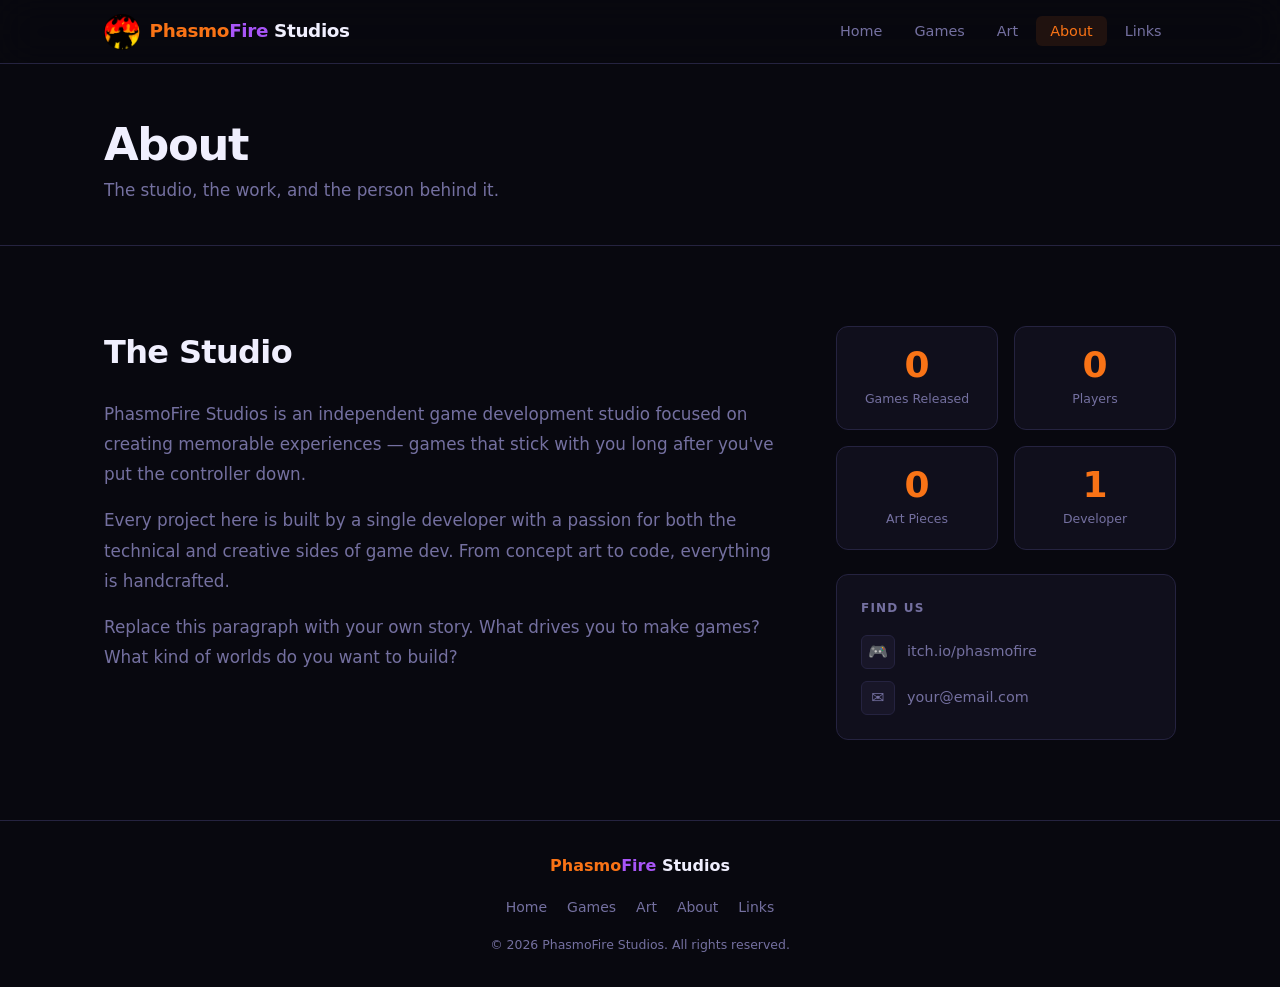
==== about.html @ d983df91 "Initial site launch Four-page static site for PhasmoFire Studios built for GitHub Pages. Includes ho" ====
<!DOCTYPE html>
<html lang="en">
<head>
  <meta charset="UTF-8">
  <meta name="viewport" content="width=device-width, initial-scale=1.0">
  <title>About — PhasmoFire Studios</title>
  <meta name="description" content="About PhasmoFire Studios — who we are, what we make, and how to reach us.">
  <link rel="icon" href="assets/images/StudioLogo.jpg" type="image/jpeg">
  <link rel="stylesheet" href="css/style.css">
</head>
<body>

  <header class="nav-header">
    <nav class="nav-container" aria-label="Main navigation">
      <a href="index.html" class="nav-logo">
        <img src="assets/images/StudioLogo.jpg" alt="PhasmoFire Studios logo" class="nav-logo-img">
        <span><span class="text-fire">Phasmo</span><span class="text-purple">Fire</span> Studios</span>
      </a>
      <button class="nav-toggle" aria-label="Toggle menu" aria-expanded="false" aria-controls="nav-links">
        <span></span><span></span><span></span>
      </button>
      <ul class="nav-links" id="nav-links">
        <li><a href="index.html">Home</a></li>
        <li><a href="games.html">Games</a></li>
        <li><a href="art.html">Art</a></li>
        <li><a href="about.html" class="active">About</a></li>
        <li><a href="links.html">Links</a></li>
      </ul>
    </nav>
  </header>

  <main>

    <section class="page-hero">
      <div class="container">
        <h1>About</h1>
        <p>The studio, the work, and the person behind it.</p>
      </div>
    </section>

    <section class="section">
      <div class="container">
        <div class="about-layout">

          <div class="about-text">
            <h2>The Studio</h2>
            <p>
              PhasmoFire Studios is an independent game development studio focused on creating
              memorable experiences — games that stick with you long after you've put the
              controller down.
            </p>
            <p>
              Every project here is built by a single developer with a passion for both
              the technical and creative sides of game dev. From concept art to code,
              everything is handcrafted.
            </p>
            <p>
              <!-- Replace this paragraph with your own story.
                   What drove you to start making games? What themes do you gravitate toward?
                   What kind of worlds do you want to build? -->
              Replace this paragraph with your own story. What drives you to make games?
              What kind of worlds do you want to build?
            </p>
          </div>

          <div class="about-sidebar">

            <div class="stat-grid">
              <div class="stat-card">
                <div class="stat-num">0</div>
                <div class="stat-lbl">Games Released</div>
              </div>
              <div class="stat-card">
                <div class="stat-num">0</div>
                <div class="stat-lbl">Players</div>
              </div>
              <div class="stat-card">
                <div class="stat-num">0</div>
                <div class="stat-lbl">Art Pieces</div>
              </div>
              <div class="stat-card">
                <div class="stat-num">1</div>
                <div class="stat-lbl">Developer</div>
              </div>
            </div>

            <div class="sidebar-card">
              <h3>Find Us</h3>
              <div class="contact-list">

                <!-- Update href to your actual itch.io page -->
                <a href="https://itch.io" class="contact-item" target="_blank" rel="noopener noreferrer">
                  <span class="contact-icon">🎮</span>
                  itch.io/phasmofire
                </a>

                <!-- Update href to mailto:your@email.com -->
                <a href="#" class="contact-item">
                  <span class="contact-icon">✉️</span>
                  your@email.com
                </a>

                <!-- Uncomment and fill in as needed:
                <a href="#" class="contact-item" target="_blank" rel="noopener noreferrer">
                  <span class="contact-icon">🐦</span>
                  Twitter / X
                </a>
                <a href="#" class="contact-item" target="_blank" rel="noopener noreferrer">
                  <span class="contact-icon">💬</span>
                  Discord
                </a>
                <a href="#" class="contact-item" target="_blank" rel="noopener noreferrer">
                  <span class="contact-icon">▶️</span>
                  YouTube
                </a>
                -->

              </div>
            </div>

          </div>
        </div>
      </div>
    </section>

  </main>

  <footer class="footer">
    <div class="container footer-inner">
      <span class="footer-logo">
        <span class="text-fire">Phasmo</span><span class="text-purple">Fire</span> Studios
      </span>
      <nav class="footer-nav" aria-label="Footer navigation">
        <a href="index.html">Home</a>
        <a href="games.html">Games</a>
        <a href="art.html">Art</a>
        <a href="about.html">About</a>
        <a href="links.html">Links</a>
      </nav>
      <p class="footer-copy">© 2026 PhasmoFire Studios. All rights reserved.</p>
    </div>
  </footer>

  <script src="js/main.js"></script>
</body>
</html>
---- css/style.css ----
/* ============================================================
   PhasmoFire Studios — style.css
   ============================================================ */

@import url('https://fonts.cdnfonts.com/css/opendyslexic');

*, *::before, *::after { box-sizing: border-box; margin: 0; padding: 0; }

:root {
  --bg:          #08080f;
  --surface:     #100f1c;
  --surface-2:   #181628;
  --border:      #252340;
  --fire:        #f97316;
  --fire-glow:   0 0 28px rgba(249,115,22,0.5);
  --purple:      #a855f7;
  --purple-glow: 0 0 28px rgba(168,85,247,0.5);
  --text:        #f0effe;
  --text-muted:  #7470a0;
  --radius:      12px;
  --radius-sm:   6px;
  --nav-h:       64px;
  --ease:        0.2s ease;
}

html { scroll-behavior: smooth; }

body {
  background: var(--bg);
  color: var(--text);
  font-family: 'OpenDyslexic', 'Segoe UI', system-ui, sans-serif;
  line-height: 1.65;
  min-height: 100vh;
  display: flex;
  flex-direction: column;
}

img { display: block; max-width: 100%; height: auto; }
a   { color: inherit; text-decoration: none; }
ul  { list-style: none; }
button { font-family: inherit; }

:focus-visible { outline: 2px solid var(--fire); outline-offset: 3px; }

/* ── Typography ── */
h1 { font-size: clamp(2.4rem, 6vw, 4rem);   font-weight: 800; line-height: 1.1; letter-spacing: -0.03em; }
h2 { font-size: clamp(1.6rem, 3vw, 2rem);   font-weight: 700; letter-spacing: -0.02em; }
h3 { font-size: 1.1rem; font-weight: 600; }

.text-fire   { color: var(--fire); }
.text-purple { color: var(--purple); }

/* ── Layout ── */
.container {
  max-width: 1120px;
  margin: 0 auto;
  padding: 0 1.5rem;
}

.section     { padding: 5rem 0; }
.section-alt { padding: 5rem 0; background: var(--surface); }

.section-header {
  display: flex;
  align-items: baseline;
  justify-content: space-between;
  gap: 1rem;
  margin-bottom: 2.5rem;
}

.link-more {
  color: var(--fire);
  font-size: 0.875rem;
  font-weight: 600;
  white-space: nowrap;
  transition: opacity var(--ease);
}
.link-more:hover { opacity: 0.75; }

/* ── Navigation ── */
.nav-header {
  position: sticky;
  top: 0;
  z-index: 100;
  height: var(--nav-h);
  background: rgba(8, 8, 15, 0.88);
  backdrop-filter: blur(20px);
  -webkit-backdrop-filter: blur(20px);
  border-bottom: 1px solid var(--border);
}

.nav-container {
  max-width: 1120px;
  margin: 0 auto;
  padding: 0 1.5rem;
  height: 100%;
  display: flex;
  align-items: center;
  justify-content: space-between;
}

.nav-logo {
  display: flex;
  align-items: center;
  gap: 0.6rem;
  font-size: 1.15rem;
  font-weight: 800;
  letter-spacing: -0.02em;
  flex-shrink: 0;
}

.nav-logo-img {
  width: 36px;
  height: 36px;
  border-radius: 50%;
  object-fit: cover;
  flex-shrink: 0;
}

.hero-logo {
  width: 150px;
  height: 150px;
  border-radius: 50%;
  object-fit: cover;
  margin-bottom: 2rem;
  box-shadow: 0 0 50px rgba(249,115,22,0.35), 0 0 100px rgba(249,115,22,0.15);
}

.nav-links {
  display: flex;
  align-items: center;
  gap: 0.2rem;
}

.nav-links a {
  padding: 0.45rem 0.9rem;
  border-radius: var(--radius-sm);
  font-size: 0.9rem;
  font-weight: 500;
  color: var(--text-muted);
  transition: color var(--ease), background var(--ease);
}
.nav-links a:hover  { color: var(--text);  background: var(--surface-2); }
.nav-links a.active { color: var(--fire);  background: rgba(249,115,22,0.1); }

.nav-toggle {
  display: none;
  flex-direction: column;
  justify-content: center;
  gap: 5px;
  background: none;
  border: none;
  cursor: pointer;
  padding: 0.5rem;
  width: 40px;
  height: 40px;
}
.nav-toggle span {
  display: block;
  width: 22px;
  height: 2px;
  background: var(--text);
  border-radius: 2px;
  transition: transform 0.28s ease, opacity 0.28s ease;
  pointer-events: none;
}
.nav-toggle[aria-expanded="true"] span:nth-child(1) { transform: translateY(7px) rotate(45deg); }
.nav-toggle[aria-expanded="true"] span:nth-child(2) { opacity: 0; transform: scaleX(0); }
.nav-toggle[aria-expanded="true"] span:nth-child(3) { transform: translateY(-7px) rotate(-45deg); }

/* ── Buttons ── */
.btn {
  display: inline-flex;
  align-items: center;
  justify-content: center;
  gap: 0.4rem;
  padding: 0.72rem 1.5rem;
  border-radius: var(--radius-sm);
  font-size: 0.925rem;
  font-weight: 600;
  cursor: pointer;
  border: 2px solid transparent;
  transition: transform var(--ease), box-shadow var(--ease), border-color var(--ease);
  text-decoration: none;
}
.btn:hover  { transform: translateY(-2px); }
.btn:active { transform: translateY(0); }

.btn-primary { background: var(--fire); color: #1a0800; border-color: var(--fire); }
.btn-primary:hover { box-shadow: var(--fire-glow); }

.btn-outline { background: transparent; color: var(--text); border-color: var(--border); }
.btn-outline:hover { border-color: var(--purple); color: var(--purple); box-shadow: var(--purple-glow); }

.btn-sm { padding: 0.5rem 1.1rem; font-size: 0.85rem; }

/* ── Hero (home) ── */
.hero {
  position: relative;
  min-height: calc(90vh - var(--nav-h));
  display: flex;
  align-items: center;
  overflow: hidden;
}

.hero::before {
  content: '';
  position: absolute;
  inset: 0;
  background:
    radial-gradient(ellipse 55% 60% at 15% 50%, rgba(249,115,22,0.12) 0%, transparent 65%),
    radial-gradient(ellipse 55% 60% at 85% 50%, rgba(168,85,247,0.12) 0%, transparent 65%);
  animation: drift 10s ease-in-out infinite alternate;
}

@keyframes drift {
  to {
    background:
      radial-gradient(ellipse 55% 60% at 22% 45%, rgba(249,115,22,0.2) 0%, transparent 65%),
      radial-gradient(ellipse 55% 60% at 78% 55%, rgba(168,85,247,0.2) 0%, transparent 65%);
  }
}

.hero-content {
  position: relative;
  z-index: 1;
  width: 100%;
  max-width: 1120px;
  margin: 0 auto;
  padding: 5rem 1.5rem;
}

.hero-eyebrow {
  font-size: 0.78rem;
  font-weight: 700;
  letter-spacing: 0.18em;
  text-transform: uppercase;
  color: var(--text-muted);
  margin-bottom: 1rem;
}

.hero-title { margin-bottom: 1.25rem; }

.hero-sub {
  font-size: clamp(1rem, 2vw, 1.2rem);
  color: var(--text-muted);
  max-width: 500px;
  margin-bottom: 2.5rem;
}

.hero-ctas { display: flex; gap: 1rem; flex-wrap: wrap; }

.scroll-hint {
  position: absolute;
  bottom: 2rem;
  left: 50%;
  transform: translateX(-50%);
  display: flex;
  flex-direction: column;
  align-items: center;
  gap: 0.4rem;
  color: var(--text-muted);
  font-size: 0.7rem;
  letter-spacing: 0.14em;
  text-transform: uppercase;
  animation: bob 2.4s ease infinite;
}
.scroll-hint::after {
  content: '';
  display: block;
  width: 1px;
  height: 36px;
  background: linear-gradient(to bottom, var(--text-muted), transparent);
}
@keyframes bob {
  0%, 100% { transform: translateX(-50%) translateY(0); }
  50%       { transform: translateX(-50%) translateY(7px); }
}

/* ── Page Hero (sub-pages) ── */
.page-hero {
  padding: 3.5rem 0 2.5rem;
  border-bottom: 1px solid var(--border);
}
.page-hero h1 { font-size: clamp(1.8rem, 4vw, 2.8rem); }
.page-hero p  { color: var(--text-muted); margin-top: 0.5rem; font-size: 1.05rem; }

/* ── Placeholder gradients ── */
/* Game covers */
.cover-1 { background: linear-gradient(135deg, #160530 0%, #4a1090 50%, #8b30d0 100%); }
.cover-2 { background: linear-gradient(135deg, #1a0c00 0%, #7c3a00 50%, #f97316 100%); }
.cover-3 { background: linear-gradient(135deg, #001020 0%, #003d6e 50%, #0ea5e9 100%); }
.cover-4 { background: linear-gradient(135deg, #0a1800 0%, #2d5000 50%, #65a30d 100%); }

/* Art fills */
.art-1 { background: linear-gradient(145deg, #100528 0%, #4c1d95 55%, #7c3aed 100%); }
.art-2 { background: linear-gradient(145deg, #1c0500 0%, #9a3412 55%, #f97316 100%); }
.art-3 { background: linear-gradient(145deg, #001020 0%, #1e3a5f 55%, #3b82f6 100%); }
.art-4 { background: linear-gradient(145deg, #0f1e00 0%, #365314 55%, #84cc16 100%); }
.art-5 { background: linear-gradient(145deg, #1f0011 0%, #86198f 55%, #e879f9 100%); }
.art-6 { background: linear-gradient(145deg, #160000 0%, #7f1d1d 55%, #ef4444 100%); }
.art-7 { background: linear-gradient(145deg, #001418 0%, #164e63 55%, #06b6d4 100%); }
.art-8 { background: linear-gradient(145deg, #110028 0%, #3b0764 55%, #a855f7 100%); }

/* ── Game Cards ── */
.games-grid {
  display: grid;
  grid-template-columns: repeat(auto-fill, minmax(300px, 1fr));
  gap: 1.5rem;
}

.game-card {
  background: var(--surface);
  border: 1px solid var(--border);
  border-radius: var(--radius);
  overflow: hidden;
  display: flex;
  flex-direction: column;
  transition: transform var(--ease), border-color var(--ease), box-shadow var(--ease);
}
.game-card:hover {
  transform: translateY(-5px);
  border-color: var(--fire);
  box-shadow: 0 12px 40px rgba(249,115,22,0.15);
}
.game-card[hidden] { display: none; }

.game-cover             { width: 100%; aspect-ratio: 16/9; object-fit: cover; }
.game-cover-placeholder { width: 100%; aspect-ratio: 16/9; }

.game-body {
  padding: 1.25rem;
  flex: 1;
  display: flex;
  flex-direction: column;
}

.game-tags { display: flex; gap: 0.4rem; flex-wrap: wrap; margin-bottom: 0.6rem; }

.tag {
  font-size: 0.72rem;
  font-weight: 600;
  letter-spacing: 0.03em;
  padding: 0.2rem 0.6rem;
  border-radius: 99px;
  background: var(--surface-2);
  color: var(--text-muted);
  border: 1px solid var(--border);
}
.tag-free   { background: rgba(74,222,128,0.08);  color: #4ade80;       border-color: rgba(74,222,128,0.25); }
.tag-paid   { background: rgba(168,85,247,0.08);  color: var(--purple); border-color: rgba(168,85,247,0.25); }
.tag-coming { background: rgba(249,115,22,0.08);  color: var(--fire);   border-color: rgba(249,115,22,0.25); }

.game-body h3 { margin-bottom: 0.4rem; }
.game-body p  { font-size: 0.9rem; color: var(--text-muted); flex: 1; margin-bottom: 1rem; }

/* ── Filter Bar ── */
.filter-bar {
  display: flex;
  gap: 0.5rem;
  flex-wrap: wrap;
  margin-bottom: 2rem;
}
.filter-btn {
  padding: 0.45rem 1.1rem;
  border-radius: 99px;
  border: 1px solid var(--border);
  background: none;
  color: var(--text-muted);
  font-size: 0.875rem;
  font-weight: 500;
  cursor: pointer;
  transition: all var(--ease);
}
.filter-btn:hover  { border-color: var(--fire); color: var(--fire); }
.filter-btn.active { background: var(--fire); border-color: var(--fire); color: #1a0800; font-weight: 600; }

/* ── Art Gallery ── */
.art-grid {
  display: grid;
  grid-template-columns: repeat(auto-fill, minmax(220px, 1fr));
  gap: 1rem;
}

.art-item {
  position: relative;
  aspect-ratio: 1;
  border-radius: var(--radius);
  overflow: hidden;
  cursor: pointer;
  border: 1px solid var(--border);
  transition: transform var(--ease), border-color var(--ease), box-shadow var(--ease);
}
.art-item:hover {
  transform: scale(1.03);
  border-color: var(--purple);
  box-shadow: 0 8px 30px rgba(168,85,247,0.2);
}
.art-item:focus-visible { outline: 2px solid var(--purple); outline-offset: 3px; }

.art-item img { width: 100%; height: 100%; object-fit: cover; transition: transform 0.35s ease; }
.art-item:hover img { transform: scale(1.06); }

.art-item .placeholder-fill {
  position: absolute;
  inset: 0;
  transition: transform 0.35s ease;
}
.art-item:hover .placeholder-fill { transform: scale(1.06); }

.art-caption {
  position: absolute;
  bottom: 0; left: 0; right: 0;
  padding: 0.75rem 0.9rem 0.85rem;
  background: linear-gradient(to top, rgba(0,0,0,0.75) 0%, transparent 100%);
  font-size: 0.8rem;
  font-weight: 600;
  opacity: 0;
  transform: translateY(4px);
  transition: opacity var(--ease), transform var(--ease);
}
.art-item:hover .art-caption { opacity: 1; transform: translateY(0); }

/* Art teaser (home page) */
.art-teaser-grid {
  display: grid;
  grid-template-columns: repeat(4, 1fr);
  gap: 1rem;
}
.teaser-item {
  aspect-ratio: 1;
  border-radius: var(--radius);
  overflow: hidden;
  border: 1px solid var(--border);
  transition: transform var(--ease);
}
.teaser-item:hover { transform: scale(1.03); }

/* ── Lightbox ── */
.lightbox {
  position: fixed;
  inset: 0;
  z-index: 300;
  background: rgba(4, 4, 10, 0.95);
  display: flex;
  align-items: center;
  justify-content: center;
  padding: 2rem;
  opacity: 0;
  pointer-events: none;
  transition: opacity 0.25s ease;
}
.lightbox.open { opacity: 1; pointer-events: all; }

.lightbox-inner {
  position: relative;
  max-width: min(900px, 95vw);
  max-height: 88vh;
  display: flex;
  align-items: center;
  justify-content: center;
}
.lightbox-inner img {
  max-width: 100%;
  max-height: 88vh;
  border-radius: var(--radius);
  object-fit: contain;
  box-shadow: 0 0 80px rgba(0,0,0,0.8);
}
.lightbox-placeholder {
  width: min(600px, 88vw);
  height: min(500px, 72vh);
  border-radius: var(--radius);
}

.lightbox-close {
  position: fixed;
  top: 1.25rem;
  right: 1.25rem;
  width: 42px;
  height: 42px;
  background: var(--surface-2);
  border: 1px solid var(--border);
  border-radius: 50%;
  color: var(--text);
  font-size: 1.1rem;
  cursor: pointer;
  display: flex;
  align-items: center;
  justify-content: center;
  transition: background var(--ease), border-color var(--ease);
}
.lightbox-close:hover { background: var(--surface); border-color: var(--text-muted); }

/* ── About Page ── */
.about-layout {
  display: grid;
  grid-template-columns: 1fr 340px;
  gap: 3.5rem;
  align-items: start;
}

.about-text h2        { margin-bottom: 1.25rem; }
.about-text p         { color: var(--text-muted); font-size: 1.05rem; line-height: 1.8; margin-bottom: 1rem; }
.about-text p:last-child { margin-bottom: 0; }

.about-sidebar { display: flex; flex-direction: column; gap: 1.5rem; }

.stat-grid {
  display: grid;
  grid-template-columns: 1fr 1fr;
  gap: 1rem;
}
.stat-card {
  background: var(--surface);
  border: 1px solid var(--border);
  border-radius: var(--radius);
  padding: 1.25rem;
  text-align: center;
}
.stat-num { font-size: 2.25rem; font-weight: 800; color: var(--fire); line-height: 1; }
.stat-lbl { font-size: 0.78rem; color: var(--text-muted); margin-top: 0.35rem; }

.sidebar-card {
  background: var(--surface);
  border: 1px solid var(--border);
  border-radius: var(--radius);
  padding: 1.5rem;
}
.sidebar-card h3 {
  font-size: 0.75rem;
  font-weight: 700;
  letter-spacing: 0.1em;
  text-transform: uppercase;
  color: var(--text-muted);
  margin-bottom: 1rem;
}

.contact-list { display: flex; flex-direction: column; gap: 0.75rem; }
.contact-item {
  display: flex;
  align-items: center;
  gap: 0.75rem;
  color: var(--text-muted);
  font-size: 0.9rem;
  transition: color var(--ease);
}
.contact-item:hover { color: var(--fire); }
.contact-icon {
  width: 34px;
  height: 34px;
  flex-shrink: 0;
  background: var(--surface-2);
  border: 1px solid var(--border);
  border-radius: var(--radius-sm);
  display: flex;
  align-items: center;
  justify-content: center;
  font-size: 1rem;
}

/* ── Link Cards ── */
.links-grid {
  display: grid;
  grid-template-columns: repeat(auto-fill, minmax(320px, 1fr));
  gap: 1.5rem;
}

.link-card {
  background: var(--surface);
  border: 1px solid var(--border);
  border-radius: var(--radius);
  padding: 1.5rem;
  display: flex;
  flex-direction: column;
  gap: 0.75rem;
  transition: transform var(--ease), border-color var(--ease), box-shadow var(--ease);
}
.link-card:hover {
  transform: translateY(-4px);
  border-color: var(--purple);
  box-shadow: 0 12px 40px rgba(168,85,247,0.15);
}
.link-card h3 { font-size: 1.15rem; }
.link-card p  { font-size: 0.9rem; color: var(--text-muted); flex: 1; line-height: 1.75; }

/* ── Footer ── */
.footer {
  margin-top: auto;
  border-top: 1px solid var(--border);
  padding: 2rem 0;
}
.footer-inner {
  display: flex;
  flex-direction: column;
  align-items: center;
  gap: 1rem;
  text-align: center;
}
.footer-logo { font-size: 1rem; font-weight: 800; }
.footer-nav  { display: flex; gap: 1.25rem; }
.footer-nav a { font-size: 0.875rem; color: var(--text-muted); transition: color var(--ease); }
.footer-nav a:hover { color: var(--text); }
.footer-copy { font-size: 0.78rem; color: var(--text-muted); }

/* ── Responsive ── */
@media (max-width: 768px) {
  .nav-toggle { display: flex; }

  .nav-links {
    position: fixed;
    inset: var(--nav-h) 0 auto;
    background: var(--bg);
    border-bottom: 1px solid var(--border);
    flex-direction: column;
    align-items: stretch;
    padding: 0.75rem;
    gap: 0.2rem;
    transform: translateY(-110%);
    opacity: 0;
    pointer-events: none;
    transition: transform 0.3s ease, opacity 0.3s ease;
  }
  .nav-links.open {
    transform: translateY(0);
    opacity: 1;
    pointer-events: all;
  }
  .nav-links a { padding: 0.75rem 1rem; font-size: 1rem; }

  .hero-ctas { flex-direction: column; align-items: flex-start; }
  .art-teaser-grid { grid-template-columns: repeat(2, 1fr); }
  .about-layout { grid-template-columns: 1fr; gap: 2rem; }
  .scroll-hint { display: none; }
}

@media (max-width: 480px) {
  .section, .section-alt { padding: 3rem 0; }
  .games-grid { grid-template-columns: 1fr; }
}
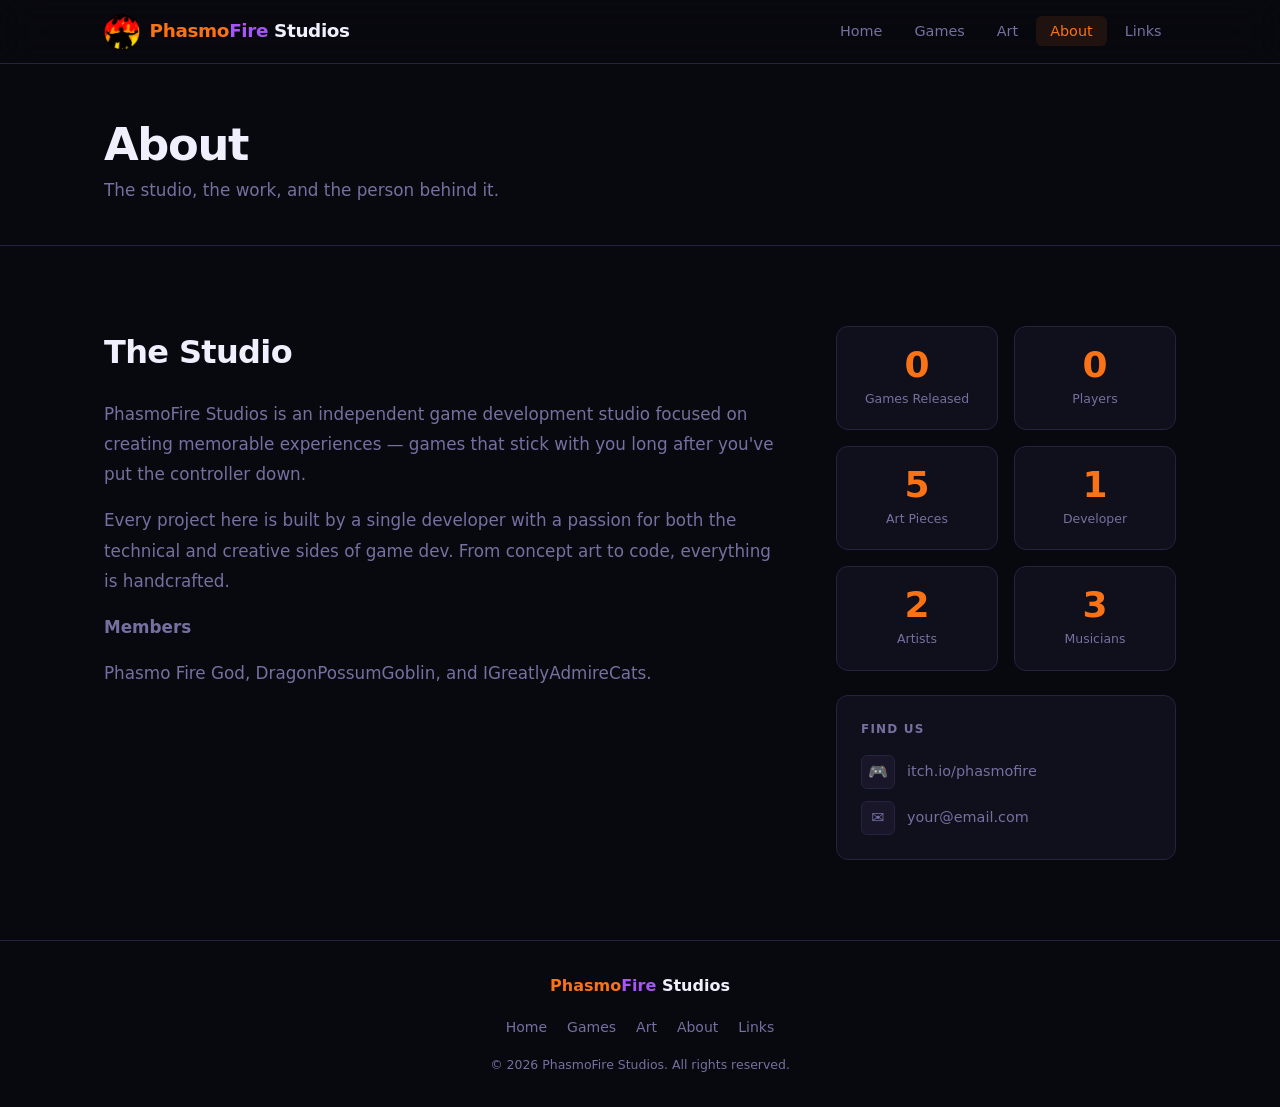
==== commit 1d1d72e6: "Update about page with team members and stats Added member names, corrected stat counts for art piec" ====
--- a/about.html
+++ b/about.html
@@ -55,12 +55,9 @@
               everything is handcrafted.
             </p>
             <p>
-              <!-- Replace this paragraph with your own story.
-                   What drove you to start making games? What themes do you gravitate toward?
-                   What kind of worlds do you want to build? -->
-              Replace this paragraph with your own story. What drives you to make games?
-              What kind of worlds do you want to build?
+              <b>Members</b>
             </p>
+			<p> Phasmo Fire God, DragonPossumGoblin, and IGreatlyAdmireCats.</p>
           </div>
 
           <div class="about-sidebar">
@@ -75,13 +72,22 @@
                 <div class="stat-lbl">Players</div>
               </div>
               <div class="stat-card">
-                <div class="stat-num">0</div>
+                <div class="stat-num">5</div>
                 <div class="stat-lbl">Art Pieces</div>
               </div>
               <div class="stat-card">
                 <div class="stat-num">1</div>
                 <div class="stat-lbl">Developer</div>
               </div>
+			  <div class="stat-card">
+					<div class="stat-num">2</div>
+					<div class="stat-lbl">Artists</div>
+				</div>
+				<div class="stat-card">
+					<div class="stat-num">3</div>
+					<div class="stat-lbl">Musicians</div>
+				</div>
+				
             </div>
 
             <div class="sidebar-card">
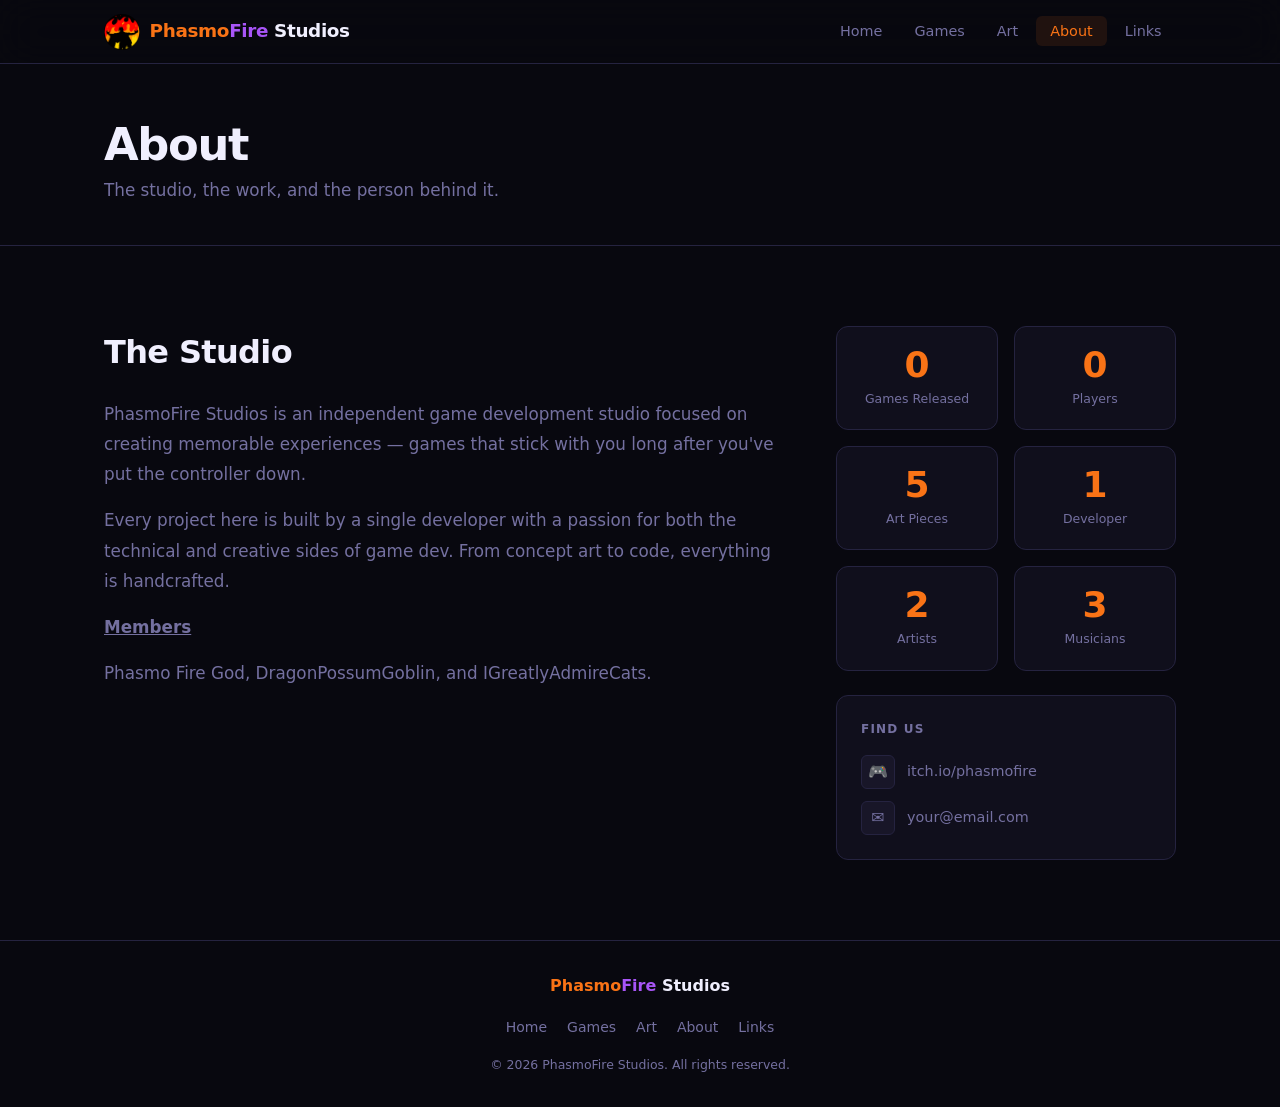
==== commit d02f25e1: "Underline Members heading on about page Co-Authored-By: Claude Sonnet 4.6 <noreply@anthropic.com>" ====
--- a/about.html
+++ b/about.html
@@ -55,7 +55,7 @@
               everything is handcrafted.
             </p>
             <p>
-              <b>Members</b>
+              <b><u>Members</u></b>
             </p>
 			<p> Phasmo Fire God, DragonPossumGoblin, and IGreatlyAdmireCats.</p>
           </div>
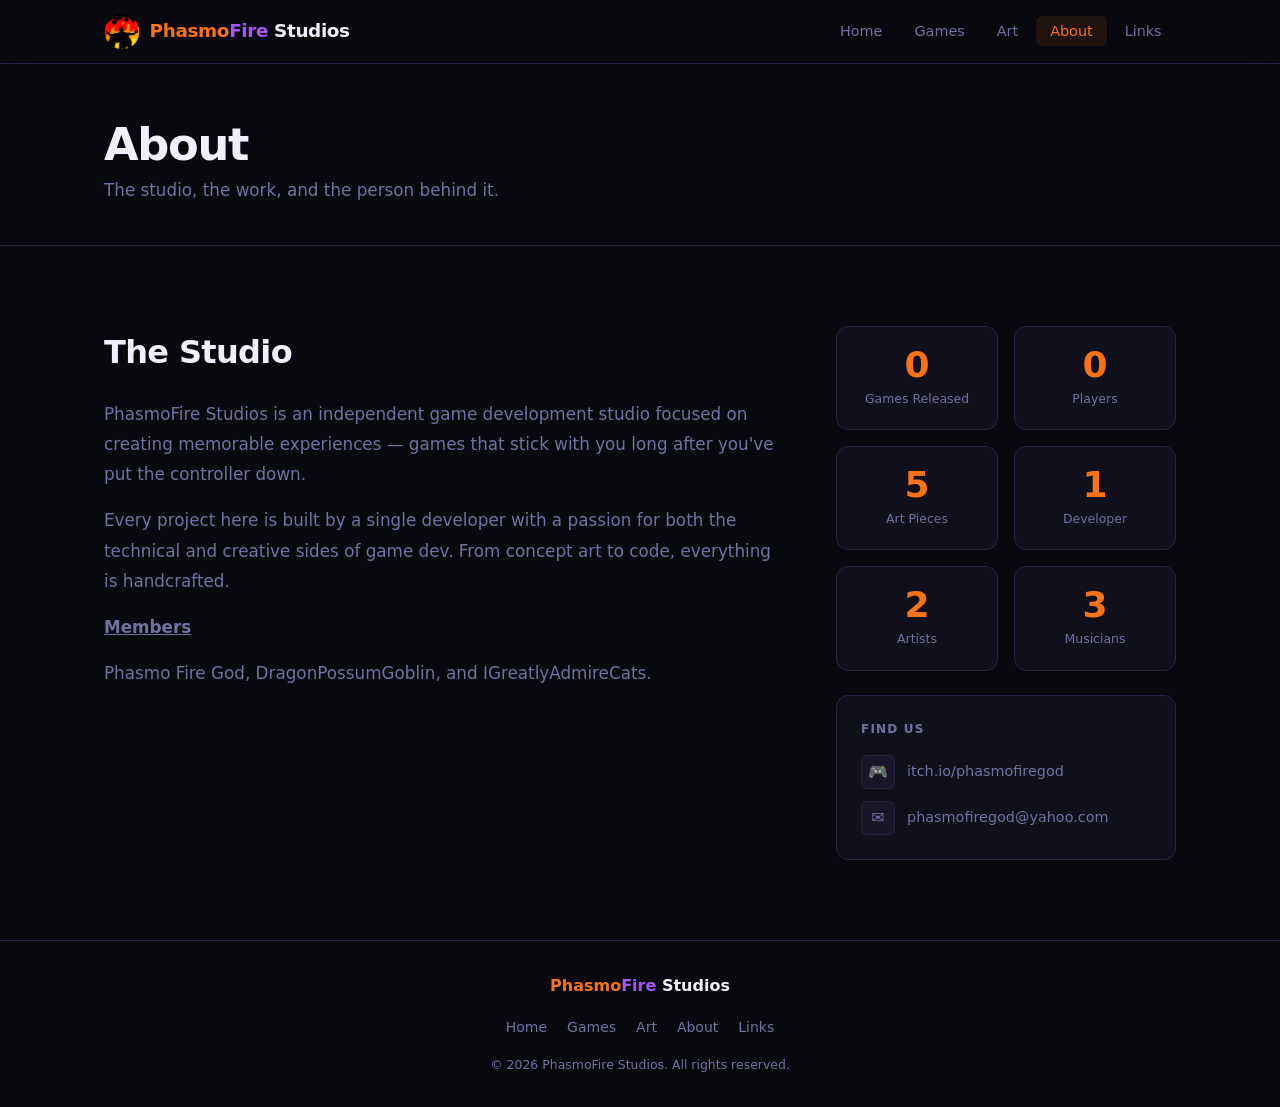
==== commit 5cae41af: "Add real itch.io and email contact links on about page Co-Authored-By: Claude Sonnet 4.6 <noreply@an" ====
--- a/about.html
+++ b/about.html
@@ -95,15 +95,15 @@
               <div class="contact-list">
 
                 <!-- Update href to your actual itch.io page -->
-                <a href="https://itch.io" class="contact-item" target="_blank" rel="noopener noreferrer">
+                <a href="https://phasmofiregod.itch.io" class="contact-item" target="_blank" rel="noopener noreferrer">
                   <span class="contact-icon">🎮</span>
-                  itch.io/phasmofire
+                  itch.io/phasmofiregod
                 </a>
 
                 <!-- Update href to mailto:your@email.com -->
-                <a href="#" class="contact-item">
+                <a href="mailto:phasmofiregod@yahoo.com" class="contact-item">
                   <span class="contact-icon">✉️</span>
-                  your@email.com
+                  phasmofiregod@yahoo.com
                 </a>
 
                 <!-- Uncomment and fill in as needed:
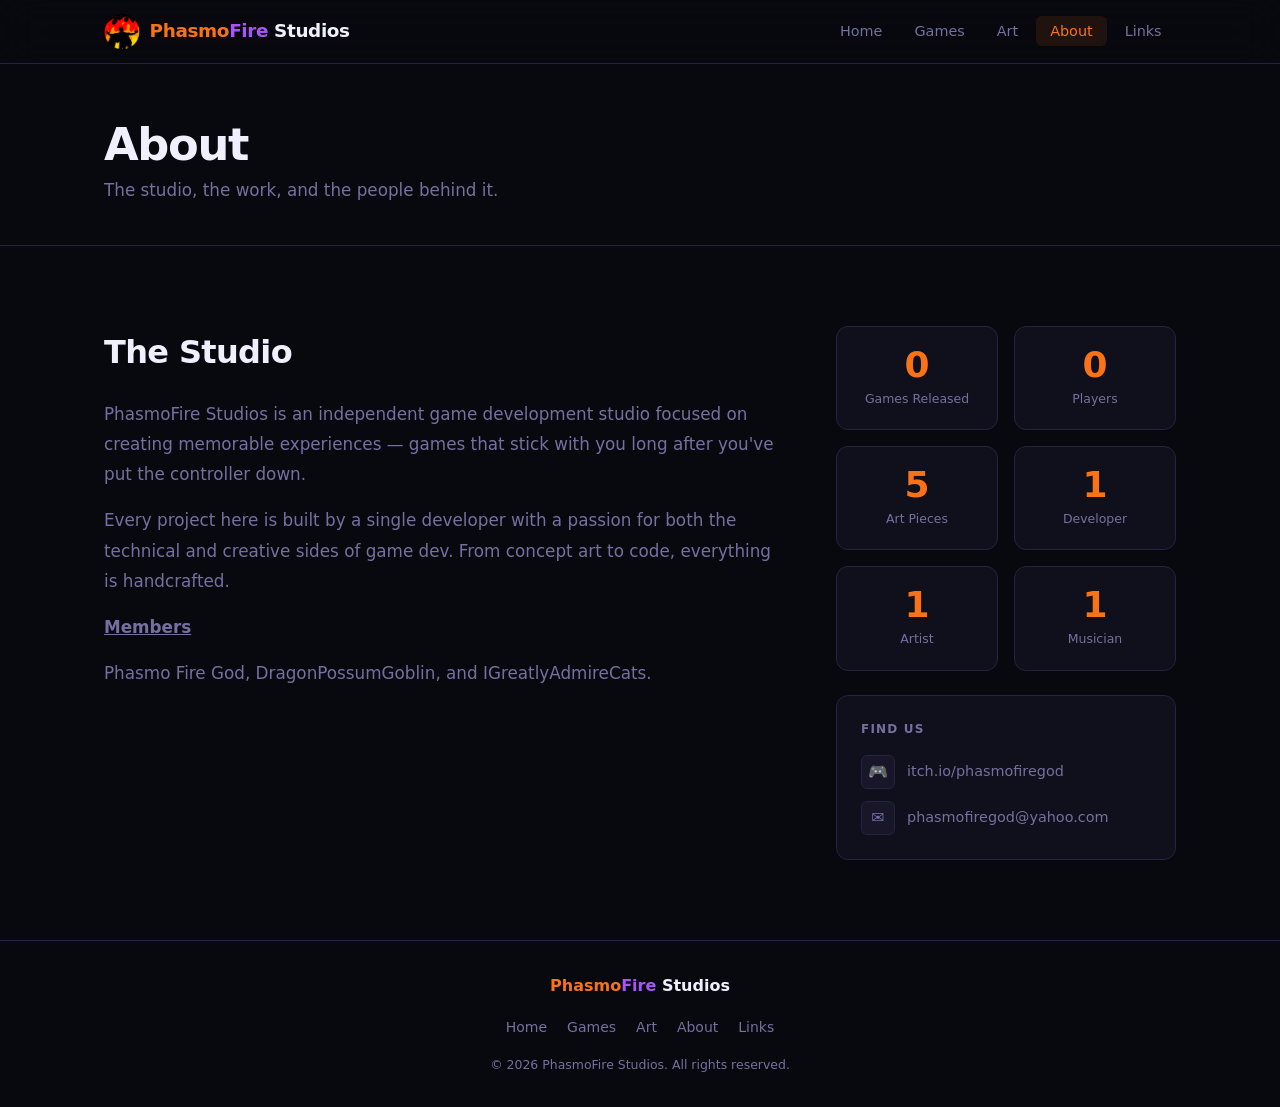
==== commit 0a026c9a: "Update about stats and expand art page to include music Co-Authored-By: Claude Sonnet 4.6 <noreply@a" ====
--- a/about.html
+++ b/about.html
@@ -34,7 +34,7 @@
     <section class="page-hero">
       <div class="container">
         <h1>About</h1>
-        <p>The studio, the work, and the person behind it.</p>
+        <p>The studio, the work, and the people behind it.</p>
       </div>
     </section>
 
@@ -80,12 +80,12 @@
                 <div class="stat-lbl">Developer</div>
               </div>
 			  <div class="stat-card">
-					<div class="stat-num">2</div>
-					<div class="stat-lbl">Artists</div>
+					<div class="stat-num">1</div>
+					<div class="stat-lbl">Artist</div>
 				</div>
 				<div class="stat-card">
-					<div class="stat-num">3</div>
-					<div class="stat-lbl">Musicians</div>
+					<div class="stat-num">1</div>
+					<div class="stat-lbl">Musician</div>
 				</div>
 				
             </div>
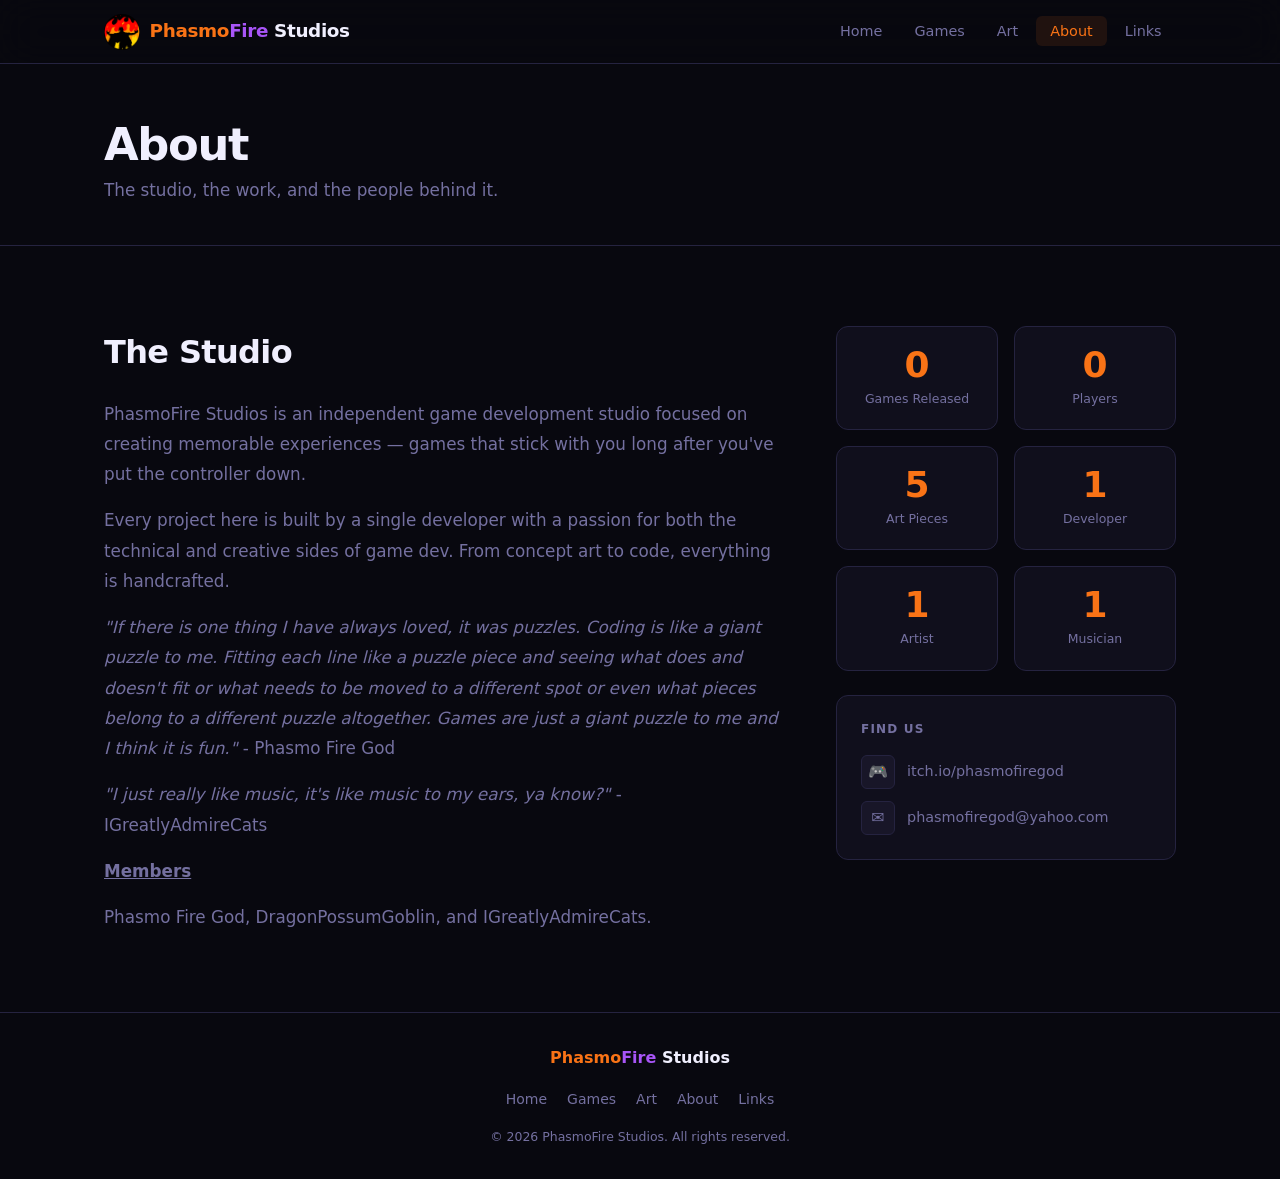
==== commit 54fa4e65: "Add member quotes to about page Co-Authored-By: Claude Sonnet 4.6 <noreply@anthropic.com>" ====
--- a/about.html
+++ b/about.html
@@ -54,6 +54,12 @@
               the technical and creative sides of game dev. From concept art to code,
               everything is handcrafted.
             </p>
+			<p>
+			<i>"If there is one thing I have always loved, it was puzzles. Coding is like a giant puzzle to me. Fitting each line like a puzzle piece and seeing what does and doesn't fit or what needs to be moved to a different spot or even what pieces belong to a different puzzle altogether. Games are just a giant puzzle to me and I think it is fun."</i> - Phasmo Fire God
+			</p>
+			<p>
+			<i>"I just really like music, it's like music to my ears, ya know?"</i> - IGreatlyAdmireCats
+			</p>
             <p>
               <b><u>Members</u></b>
             </p>
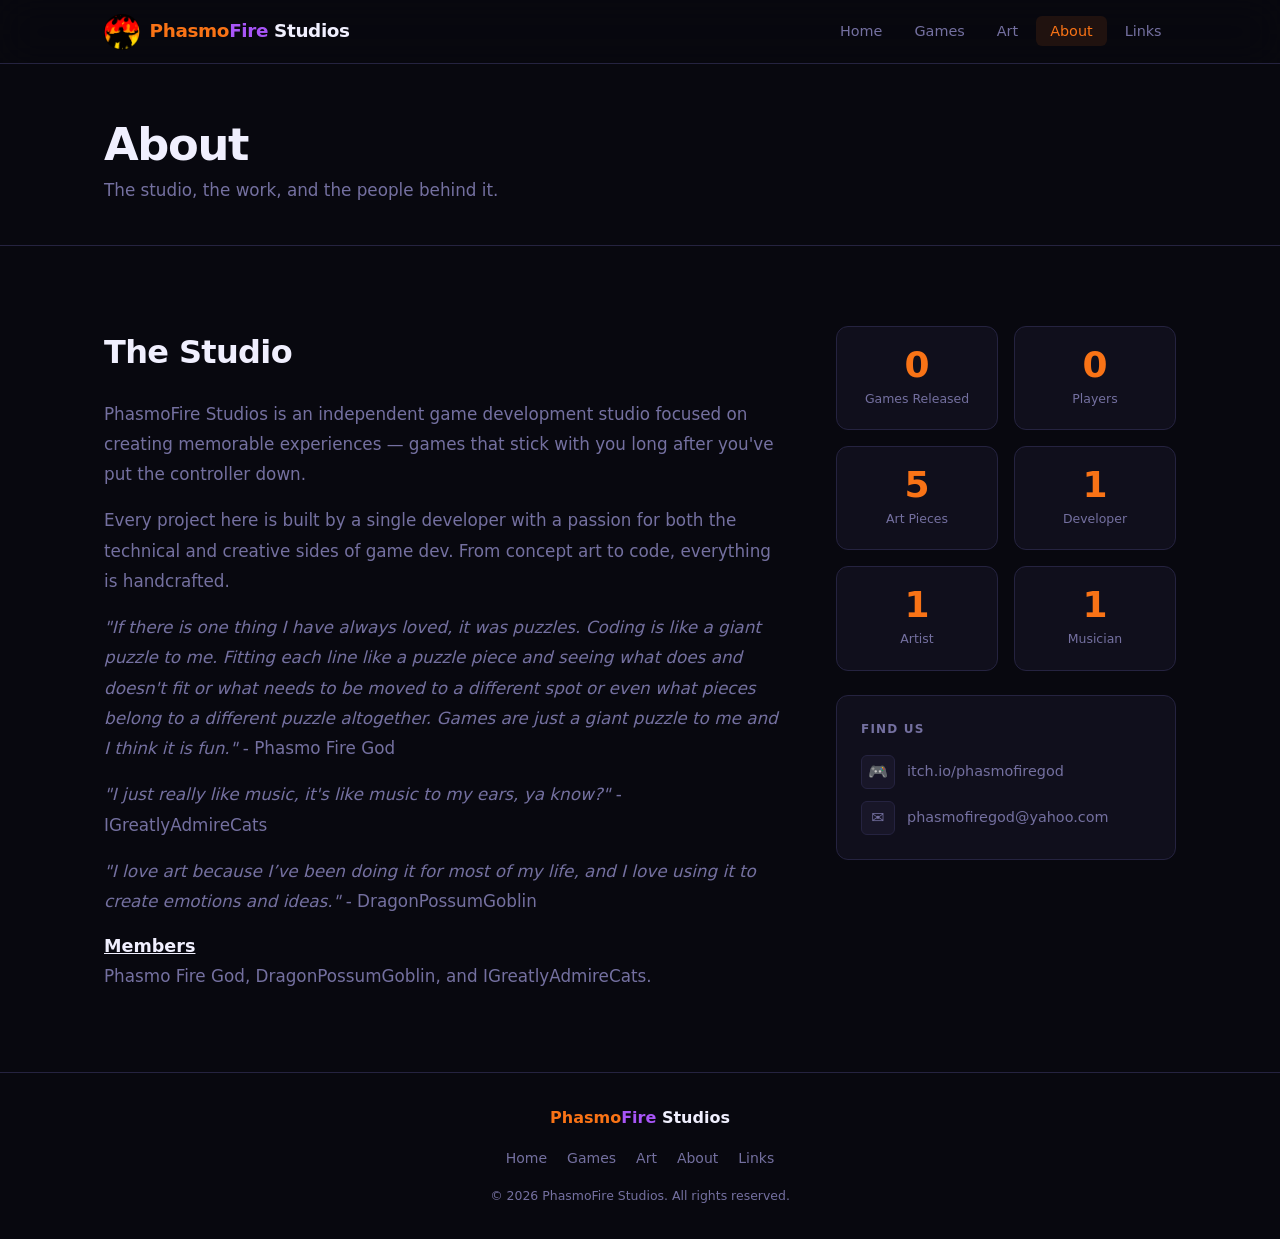
==== commit d24c7268: "Add DragonPossumGoblin quote and fix Members heading markup Co-Authored-By: Claude Sonnet 4.6 <norep" ====
--- a/about.html
+++ b/about.html
@@ -60,9 +60,9 @@
 			<p>
 			<i>"I just really like music, it's like music to my ears, ya know?"</i> - IGreatlyAdmireCats
 			</p>
-            <p>
-              <b><u>Members</u></b>
-            </p>
+			<p>
+			<i>"I love art because I’ve been doing it for most of my life, and I love using it to create emotions and ideas."</i> - DragonPossumGoblin</p>
+            <h3><u>Members</u></h3>
 			<p> Phasmo Fire God, DragonPossumGoblin, and IGreatlyAdmireCats.</p>
           </div>
 
--- a/css/style.css
+++ b/css/style.css
@@ -558,6 +558,30 @@
   justify-content: center;
   font-size: 1rem;
 }
+
+/* ── Music Player ── */
+.music-grid {
+  display: grid;
+  grid-template-columns: repeat(auto-fill, minmax(280px, 1fr));
+  gap: 1rem;
+}
+
+.track-card {
+  background: var(--surface);
+  border: 1px solid var(--border);
+  border-radius: var(--radius);
+  padding: 1.25rem;
+  display: flex;
+  flex-direction: column;
+  gap: 0.75rem;
+  transition: border-color var(--ease), box-shadow var(--ease);
+}
+.track-card:hover {
+  border-color: var(--purple);
+  box-shadow: 0 8px 30px rgba(168,85,247,0.15);
+}
+.track-card h3 { font-size: 1rem; }
+.track-card audio { width: 100%; border-radius: var(--radius-sm); }
 
 /* ── Link Cards ── */
 .links-grid {
